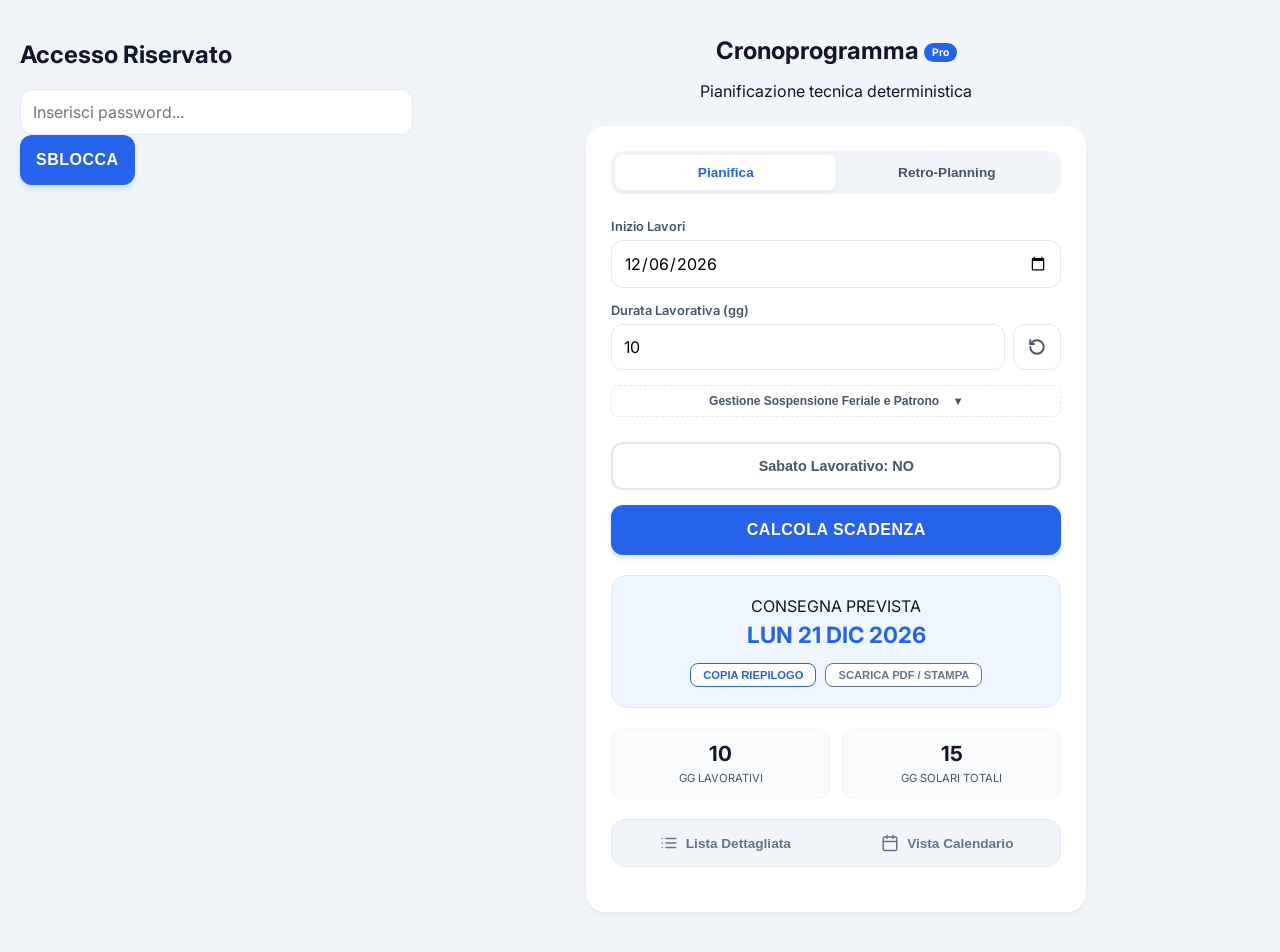
==== index.html @ 4f368b8d "Update index.html" ====
<!DOCTYPE html>
<html lang="it">
<head>
    <meta charset="UTF-8">
    <meta name="viewport" content="width=device-width, initial-scale=1.0">   
    <title>Cronoprogramma Pro 2026</title>
    <link href="https://fonts.googleapis.com/css2?family=Inter:wght@300;400;600;800&display=swap" rel="stylesheet">
    <link rel="stylesheet" href="style.css">
</head>
<body>
    <div id="lockScreen" class="lock-overlay">
    <div class="lock-card">
        <h2>Accesso Riservato</h2>
        <input type="password" id="passInput" placeholder="Inserisci password...">
        <button id="btnUnlock" class="btn-primary">Sblocca</button>
        <div id="lockError" style="display:none; color:red;">Password errata!</div>
    </div>
</div>

<script src="access.js"></script>
<script src="script.js"></script>
    <div class="app-wrapper">
        <header>
            <h1>Cronoprogramma <span class="badge">Pro</span></h1>
            <p>Pianificazione tecnica deterministica</p>
        </header>

        <main class="main-card">
            <div class="mode-selector">
                <button id="tabForward" class="tab-btn active" onclick="switchMode('forward')">Pianifica</button>
                <button id="tabBackward" class="tab-btn" onclick="switchMode('backward')">Retro-Planning</button>
            </div>

       <section class="setup-section">
    <div class="input-field" id="startDateWrapper">
        <label>Inizio Lavori</label>
        <input type="date" id="startDate" value="2026-03-19">
    </div>

    <div class="input-field">
        <label id="dynamicLabel">Durata Lavorativa (gg)</label>
        <div style="display: flex; gap: 8px; align-items: stretch;">
            
            <input type="number" id="days" value="10" style="flex: 1;">
            
            <input type="date" id="endDateInput" style="display: none; flex: 1;">
            
            <button type="button" id="btnReset" class="btn-reset-inline" onclick="animazioneReset()" title="Resetta tutto">
                <svg width="18" height="18" viewBox="0 0 24 24" fill="none" stroke="currentColor" stroke-width="2.5" stroke-linecap="round" stroke-linejoin="round">
                    <path d="M3 12a9 9 0 1 0 9-9 9.75 9.75 0 0 0-6.74 2.74L3 8"></path>
                    <path d="M3 3v5h5"></path>
                </svg>
            </button>
        </div>
    </div>

    <div class="ferie-container">
        <button type="button" class="btn-ferie-toggle" onclick="toggleFerieMenu()">
            Gestione Sospensione Feriale e Patrono
            <span id="badgeFerie" class="badge-count" style="display:none;">0</span>
        </button>
        
        <div id="ferieMenu" class="ferie-menu" style="display: none;">
            <div id="listaSospensioni"></div>
            
            <div class="patrono-container">
                <button type="button" id="btnPatrono" class="btn-toggle-patrono" onclick="togglePatrono()">
                    Festa Santo Patrono: NO
                </button>
                
                <div id="patronoInputs" class="patrono-inputs-row" style="display: none;">
                    <div class="input-mini">
                        <label>Giorno</label>
                        <input type="number" id="patronoGiorno" placeholder="GG" oninput="eseguiCalcoloCorretto()">
                    </div>
                    <div class="input-mini">
                        <label>Mese</label>
                        <input type="number" id="patronoMese" placeholder="MM" oninput="eseguiCalcoloCorretto()">
                    </div>
                </div>
            </div>
            
            <hr style="border: 0; border-top: 1px solid #eee; margin: 15px 0;">
            
            <button type="button" class="btn-aggiungi-periodo" onclick="aggiungiPeriodo()">
                <svg width="16" height="16" viewBox="0 0 24 24" fill="none" stroke="currentColor" stroke-width="3" stroke-linecap="round" stroke-linejoin="round">
                    <line x1="12" y1="5" x2="12" y2="19"></line>
                    <line x1="5" y1="12" x2="19" y2="12"></line>
                </svg>
                Aggiungi Periodo
            </button>
            
            <p style="font-size: 0.7rem; color: var(--text-sub); margin-top: 8px; line-height: 1.2;">
                * I giorni compresi nei periodi sopra indicati saranno esclusi dal conteggio lavorativo.
            </p>
        </div>
    </div>

    <button id="btnSat" onclick="toggleSabato()" class="btn-toggle-sat">
        Sabato Lavorativo: NO
    </button>

    <button id="mainBtn" class="btn-primary" onclick="currentMode === 'forward' ? calcolaCronoprogramma(true) : calcolaRetroPlanning(true)">
        Calcola Scadenza
    </button>
</section>

            <section id="result" class="result-section" style="display: none;">
                <div class="divider"></div>
                
                <div class="target-date-card">
                    <span class="label" id="resultLabel">CONSEGNA PREVISTA</span>
                    <h2 id="endDate"></h2>
                    <div class="action-buttons">
                    <button onclick="copiaRisultato()" class="btn-copy">Copia Riepilogo</button>
                    <button onclick="window.print()" class="btn-print">Scarica PDF / Stampa</button>
                </div>
            </div>

                <div class="stats-grid">
                    <div class="stat-item">
                        <span class="stat-val" id="stat-lav">-</span>
                        <span class="stat-label">GG Lavorativi</span>
                    </div>
                    <div class="stat-item">
                        <span class="stat-val" id="stat-sol">-</span>
                        <span class="stat-label">GG Solari totali</span>
                    </div>
                </div>
               <div class="scelta-vista-switcher">
    <button id="btnViewTable" class="view-btn active" onclick="switchView('table')">
        <svg width="18" height="18" viewBox="0 0 24 24" fill="none" stroke="currentColor" stroke-width="2" stroke-linecap="round" stroke-linejoin="round"><line x1="8" y1="6" x2="21" y2="6"></line><line x1="8" y1="12" x2="21" y2="12"></line><line x1="8" y1="18" x2="21" y2="18"></line><line x1="3" y1="6" x2="3.01" y2="6"></line><line x1="3" y1="12" x2="3.01" y2="12"></line><line x1="3" y1="18" x2="3.01" y2="18"></line></svg>
        Lista Dettagliata
    </button>
    <button id="btnViewCal" class="view-btn" onclick="switchView('calendar')">
        <svg width="18" height="18" viewBox="0 0 24 24" fill="none" stroke="currentColor" stroke-width="2" stroke-linecap="round" stroke-linejoin="round"><rect x="3" y="4" width="18" height="18" rx="2" ry="2"></rect><line x1="16" y1="2" x2="16" y2="6"></line><line x1="8" y1="2" x2="8" y2="6"></line><line x1="3" y1="10" x2="21" y2="10"></line></svg>
        Vista Calendario
    </button>
</div>

                <section id="calendarContainer" class="calendar-card" style="display: none;">
                    <div id="calendarGrid"></div>
                </section>
        </main>

        <section id="logContainer" class="details-card" style="display: none;">
            <div class="table-wrapper">
                <table>
                    <thead>
                        <tr>
                            <th>N° GG</th>
                            <th>Data</th>
                            <th>Stato</th>
                        </tr>
                    </thead>
                    <tbody id="logBody"></tbody>
                </table>
            </div>
        </section>
    </div>

    <script src="script.js"></script>
</body>
</html>
---- style.css ----
/* region =========================================
   1. VARIABILI E RESET
   ========================================= */
:root {
    --primary: #2563eb;
    --primary-light: #eff6ff;
    --bg: #f1f5f9;
    --white: #ffffff;
    --text-main: #0f172a;
    --text-sub: #475569;
    --border: #e2e8f0;
    
    /* Colori Stati */
    --success-text: #065f46;
    --success-bg: #d1fae5;
    --success-badge: #a7f3d0;
    --danger-text: #991b1b;
    --danger-bg: #fee2e2;
    --danger-badge: #fecaca;
    --festa-bg: #fff1f2;
}

body {
    font-family: 'Inter', -apple-system, sans-serif;
    background-color: var(--bg);
    color: var(--text-main);
    margin: 0;
    padding: 20px;
    display: flex;
    justify-content: center;
}

.app-wrapper { 
    width: 100%; 
    max-width: 650px; 
}

/* =========================================
   2. HEADER E CARD
   ========================================= */
header { text-align: center; margin-bottom: 25px; }
header h1 { font-size: 1.5rem; margin-bottom: 5px; font-weight: 700; }

.badge { 
    font-size: 0.65rem; 
    background: var(--primary); 
    color: white; 
    padding: 3px 8px; 
    border-radius: 10px; 
    vertical-align: middle; 
}

.main-card, .details-card {
    background: var(--white);
    padding: 25px;
    border-radius: 20px;
    box-shadow: 0 4px 6px -1px rgba(0, 0, 0, 0.05);
    margin-bottom: 20px;
}

/* =========================================
   3. FORM E INPUT (SETUP)
   ========================================= */
/* SOSTITUISCI IL VECCHIO .setup-section CON QUESTO */
.setup-section { 
    display: flex; 
    flex-direction: column; 
    gap: 15px; 
    align-items: stretch;
}

.input-field label { 
    font-size: 0.8rem; 
    font-weight: 600; 
    color: var(--text-sub); 
    margin-bottom: 6px; 
    display: block; 
}

input { 
    width: 100%; 
    padding: 12px; 
    border: 1px solid var(--border); 
    border-radius: 12px; 
    font-size: 16px;
    box-sizing: border-box;
    font-family: inherit;
}


/* =========================================
   4. PULSANTI (BOTTONI)
   ========================================= */

/* Selettore Modalità (Tab) */
.mode-selector {
    display: flex;
    background: var(--bg);
    padding: 4px;
    border-radius: 12px;
    margin-bottom: 25px;
}

.tab-btn {
    flex: 1;
    border: none;
    padding: 10px;
    border-radius: 8px;
    font-weight: 700;
    font-size: 0.85rem;
    cursor: pointer;
    background: transparent;
    color: var(--text-sub);
    transition: all 0.2s ease;
}

.tab-btn.active {
    background: var(--white);
    color: var(--primary);
    box-shadow: 0 2px 4px rgba(0,0,0,0.05);
}

.btn-primary {
    grid-column: 1 / -1;
    background: var(--primary);
    color: white;
    border: none;
    padding: 16px;
    border-radius: 12px;
    font-weight: 700; /* Più marcato */
    cursor: pointer;
    font-size: 1rem;
    transition: all 0.2s ease;
    box-shadow: 0 4px 6px -1px rgba(37, 99, 235, 0.2); /* Ombra blu leggera */
    text-transform: uppercase; /* Stile più tecnico */
    letter-spacing: 0.5px;
}

.btn-primary:active {
    transform: scale(0.98); /* Effetto pressione */
}

/* Pulsante Sabato Lavorativo (Toggle) */
.btn-toggle-sat {
    grid-column: 1 / -1;
    background: transparent;
    color: var(--text-sub);
    border: 2px solid var(--border);
    padding: 14px;
    border-radius: 12px;
    font-weight: 600;
    cursor: pointer;
    font-size: 0.9rem;
    transition: all 0.2s ease;
}

.btn-toggle-sat.active {
    background: var(--primary-light);
    color: var(--primary);
    border-color: var(--primary);
}

.btn-outline {
    width: 100%;
    background: white;
    border: 1.5px solid var(--border);
    padding: 12px;
    border-radius: 12px;
    color: var(--text-sub);
    font-weight: 600;
    margin-top: 10px;
    cursor: pointer;
}

.btn-copy {
    background: var(--white);
    border: 1px solid var(--primary);
    color: var(--primary);
    padding: 5px 12px;
    border-radius: 8px;
    font-size: 0.7rem;
    font-weight: 700;
    margin-top: 10px;
    cursor: pointer;
    text-transform: uppercase;
}

/* SANTO PATRONO DEI BOTTONI: CONTENITORE E INPUTS */
.patrono-container {
    display: flex;
    flex-direction: column;
    align-items: center;
    gap: 15px;
    margin-bottom: 5px;
}

/* Bottone stile Sabato Lavorativo */
.btn-toggle-patrono {
    width: 100%;
    padding: 12px;
    border-radius: 12px;
    border: 2px solid #e2e8f0;
    background: #f8fafc;
    color: #64748b;
    font-weight: 700;
    font-size: 0.85rem;
    cursor: pointer;
    transition: all 0.2s;
}

.btn-toggle-patrono.active {
    background: white; /* Non più blu pieno */
    border-color: var(--primary); /* Bordo blu */
    color: var(--primary); /* Testo blu */
    box-shadow: 0 0 0 1px var(--primary); /* Rende il bordo un po' più marcato */
}

/* Riga degli input centrata */
.patrono-inputs-row {
    display: flex;
    justify-content: center;
    gap: 20px;
    width: 100%;
    padding: 10px 0;
}

.input-mini {
    display: flex;
    flex-direction: column;
    align-items: center;
    gap: 8px;
}

.input-mini label {
    font-size: 0.65rem;
    font-weight: 800;
    color: #94a3b8;
    text-transform: uppercase;
    letter-spacing: 0.5px;
}

/* Input GG e MM grandi e centrati */
.input-mini input {
    width: 85px; /* Aumentato da 70px a 85px per dare respiro */
    height: 55px;
    text-align: center;
    font-size: 1.4rem;
    font-weight: 800;
    border: 2px solid #e2e8f0;
    border-radius: 12px;
    color: var(--primary);
    background: white;
    -moz-appearance: textfield; /* Per Firefox */
}

.input-mini input:focus {
    border-color: var(--primary);
    outline: none;
}

/* Stile del tasto stampa (uguale al btn-copy ma con colori diversi) */
.btn-print {
    background: var(--white);
    border: 1px solid #64748b;
    color: #64748b;
    padding: 5px 12px;
    border-radius: 8px;
    font-size: 0.7rem;
    font-weight: 700;
    margin-top: 10px;
    margin-left: 5px;
    cursor: pointer;
    text-transform: uppercase;
}

/* =========================================
   REGOLE PER IL PDF / STAMPA
   ========================================= */
@media print {
    /* 1. Nasconde solo gli elementi di input/interazione */
    header, 
    .mode-selector, 
    .setup-section, 
    .scelta-vista-switcher, 
    .btn-copy, 
    .btn-print, 
    .btn-reset-wrapper,
    .ferie-container {
        display: none !important;
    }

    /* 2. Forza il contenitore a occupare tutta la larghezza del foglio */
    body {
        background: white !important;
        margin: 0;
        padding: 10mm; /* Margine tecnico per la stampante */
    }

    .app-wrapper {
        max-width: 100% !important;
        box-shadow: none !important;
    }

    .main-card {
        box-shadow: none !important;
        padding: 0 !important;
    }

    /* 3. FORZA LA VISIBILITÀ DI TUTTO IL CONTENUTO */
    #result, #logContainer, #calendarContainer {
        display: block !important;
        visibility: visible !important;
        opacity: 1 !important;
    }

    /* 4. Mantiene i colori (Verde, Rosso, Blu) nel PDF */
    * {
        -webkit-print-color-adjust: exact !important;
        print-color-adjust: exact !important;
    }

    /* 5. Evita che il calendario o la tabella vengano tagliati a metà */
    .calendar-card, table {
        page-break-inside: avoid;
    }

    /* Rende i testi un po' più scuri per la lettura su carta */
    .stat-val, h2 {
        color: #000 !important;
    }
}
/* Tasto Reset Centrale */
.btn-reset-wrapper {
    display: flex;
    justify-content: center;
    padding-bottom: 5px; /* Lo allinea visivamente agli input */
}

.btn-reset {
    background: var(--white);
    border: 1px solid var(--border);
    border-radius: 12px;
    width: 42px;
    height: 42px;
    cursor: pointer;
    display: flex;
    align-items: center;
    justify-content: center;
    color: var(--text-sub);
    transition: all 0.2s;
}

.btn-reset:hover {
    background: var(--danger-bg);
    color: var(--danger-text);
    border-color: var(--danger-badge);
}

/* 1. Stile del tasto Reset */
.btn-reset-inline {
    background: var(--white);
    border: 1px solid var(--border);
    border-radius: 12px;
    width: 48px;
    display: flex;
    align-items: center;
    justify-content: center;
    color: var(--text-sub);
    cursor: pointer;
    transition: all 0.2s ease;
}

.btn-reset-inline:hover {
    background: var(--danger-bg);
    color: var(--danger-text);
    border-color: var(--danger-badge);
}

/* 2. Animazione di rotazione */
.spin-animation {
    animation: rotateReset 0.6s cubic-bezier(0.4, 0, 0.2, 1);
}

@keyframes rotateReset {
    from { transform: rotate(0deg); }
    to { transform: rotate(-360deg); }
}

/* 3. Fix per il telefono in orizzontale (Landscape) */
@media (max-height: 500px) and (orientation: landscape) {
    .setup-section {
        display: grid;
        grid-template-columns: 1fr 1fr; /* Mette gli input su due colonne pulite */
        gap: 12px;
    }
    
    header p { display: none; } /* Nasconde il sottotitolo per guadagnare spazio */
    
    .main-card {
        padding: 15px;
        margin-top: 5px;
    }
}

/* =========================================
   5. RISULTATI (CARDS E STATS)
   ========================================= */
.target-date-card {
    text-align: center;
    background: var(--primary-light);
    padding: 20px;
    border-radius: 16px;
    margin: 20px 0;
    border: 1px solid #dbeafe;
}

.target-date-card h2 { font-size: 1.4rem; color: var(--primary); margin: 5px 0; }

.stats-grid { display: grid; grid-template-columns: 1fr 1fr; gap: 12px; }

.stat-item { 
    background: #f8fafc; 
    padding: 12px; 
    border-radius: 12px; 
    text-align: center; 
    border: 1px solid #f1f5f9; 
}

.stat-val { display: block; font-size: 1.3rem; font-weight: 700; color: var(--text-main); }
.stat-label { font-size: 0.7rem; color: var(--text-sub); text-transform: uppercase; }

/* =========================================
   6. TABELLA ANALITICA
   ========================================= */
.table-wrapper { overflow-x: hidden; }

table { 
    width: 100%; 
    border-collapse: collapse; 
    margin-top: 10px; 
    table-layout: fixed; 
}

th, td { 
    padding: 12px 2px; 
    text-align: center; 
    vertical-align: middle; 
}

/* Proporzioni Colonne */
th:nth-child(1), td:nth-child(1) { width: 45px; } 
th:nth-child(2), td:nth-child(2) { width: auto; }
th:nth-child(3), td:nth-child(3) { width: 105px; }

.data-evidenziata {
    font-weight: 800;
    color: var(--text-main);
    font-size: 0.95rem;
    letter-spacing: -0.2px;
}

.status-badge {
    width: 85px;
    padding: 6px 0;
    border-radius: 6px;
    font-size: 0.65rem;
    font-weight: 850;
    text-transform: uppercase;
    display: inline-block;
    text-align: center;
}

/* Colori Righe e Badge */
.row-lavorativo { background-color: var(--success-bg); }
.row-lavorativo .status-badge { color: var(--success-text); background-color: var(--success-badge); }

.row-weekend { background-color: var(--danger-bg); }
.row-weekend .status-badge { color: var(--danger-text); background-color: var(--danger-badge); }

.row-festa { background-color: var(--festa-bg); border-left: 4px solid #ef4444; }
.row-festa .status-badge { color: var(--danger-text); background-color: var(--danger-badge); }

/* =========================================
   7. RESPONSIVE (MEDIA QUERIES) - DEFINITIVO
   ========================================= */
@media (max-width: 480px) {
    body { padding: 10px; display: block; } /* Rimuove il flex dal body per evitare schiacciamenti */

    .app-wrapper { max-width: 100%; }

    /* Forza il layout verticale puro nel setup */
    .setup-section { 
        display: flex !important;
        flex-direction: column !important;
        align-items: stretch !important; 
        gap: 20px !important;
    }

    /* Sistema i singoli contenitori di input */
    .input-field {
        width: 100% !important;
        text-align: left !important;
    }

    .input-field label {
        text-align: left !important;
        margin-left: 5px;
    }

    /* Rende il tasto Reset visibile e centrato */
    .btn-reset-wrapper { 
        order: 2 !important; 
        margin: 0 !important;
        width: 100%;
        display: flex;
        justify-content: center;
    }

    .btn-reset {
        width: 50px !important;
        height: 50px !important;
        background-color: #f8fafc;
    }

    /* Ordine degli elementi */
    .ferie-container { order: 4; width: 100%; }
    .btn-toggle-sat { order: 5; width: 100% !important; }
    .btn-primary { order: 6; width: 100% !important; margin-top: 10px; }

    /* Periodi sospensione: facciamoli diventare delle "card" */
    .periodo-item {
        flex-direction: column !important;
        gap: 10px !important;
        background: #fff !important;
        padding: 12px !important;
        border: 1px solid var(--border) !important;
    }

    .periodo-item input[type="date"] {
        width: 100% !important;
    }

    .btn-remove-periodo {
        width: 100% !important;
        height: 40px !important;
    }

    /* --- RISULTATI E STATS (AFFIANCATE) --- */
    .stats-grid { 
        grid-template-columns: 1fr 1fr !important; /* Qui le teniamo affiancate */
        gap: 10px !important;
    }

    .stat-val { font-size: 1.1rem !important; }
    .stat-label { font-size: 0.6rem !important; }

    .target-date-card { padding: 15px 10px !important; }
    .target-date-card h2 { font-size: 1.2rem !important; }
}

/* Fix per la sezione input quando lo schermo è largo o ruotato */
@media (max-width: 900px) {
    .setup-section {
        display: flex;
        flex-direction: column; /* Forza gli elementi uno sopra l'altro */
        gap: 15px;
        padding: 10px;
    }

    .input-field {
        width: 100% !important; /* Forza l'input a occupare tutta la larghezza */
    }

    /* Mantieni input durata e reset affiancati ma leggibili */
    .input-reset-group {
        display: flex;
        gap: 8px;
        width: 100%;
    }
}

/* Assicurati che il contenitore dell'app non sia troppo stretto in landscape */
.app-wrapper {
    max-width: 500px;
    margin: 0 auto;
    width: 95%;
}

/* =========================================
   8. SEZIONE FERIE A SCOMPARSA
   ========================================= */

/* Sezione Ferie a scomparsa */
.ferie-container {
    grid-column: 1 / -1;
    margin-bottom: 10px;
}

.btn-ferie-toggle {
    width: 100%;
    background: transparent;
    border: 1px dashed var(--border);
    color: var(--text-sub);
    padding: 8px;
    border-radius: 8px;
    font-size: 0.75rem;
    cursor: pointer;
    font-weight: 600;
}

.ferie-menu {
    background: #f8fafc;
    border: 1px solid var(--border);
    border-radius: 12px;
    padding: 15px;
    margin-top: 8px;
    display: flex;
    flex-direction: column;
    gap: 10px;
    transition: all 1s ease-in-out;
}

.check-item {
    display: flex;
    align-items: center;
    gap: 10px;
    font-size: 0.85rem;
    font-weight: 600;
    color: var(--text-main);
    cursor: pointer;
}

.check-item input {
    width: 18px;
    height: 18px;
    cursor: pointer;
}

input:focus {
    border-color: var(--primary);
    outline: none;
    box-shadow: 0 0 0 3px var(--primary-light);
}

/* Quando ci sono sospensioni o patrono attivi, il tasto si evidenzia leggermente */
.btn-ferie-toggle.has-data {
    border-color: var(--primary);
    background-color: #f0f7ff; /* Un azzurro chiarissimo */
    color: var(--primary);
    font-weight: 700;
}

/* Un piccolo indicatore visivo (freccetta) che ruota quando apri/chiudi */
.btn-ferie-toggle::after {
    content: '▼';
    font-size: 0.7rem;
    margin-left: 10px;
    transition: transform 0.3s;
    display: inline-block;
}

.btn-ferie-toggle.open::after {
    transform: rotate(180deg);
}

/* Stile per i periodi di sospensione dinamici */
.periodo-item {
    display: flex;
    gap: 8px;
    margin-bottom: 10px;
    align-items: center;
    animation: slideIn 0.2s ease-out;
}

@keyframes slideIn {
    from { opacity: 0; transform: translateX(-10px); }
    to { opacity: 1; transform: translateX(0); }
}

.periodo-item input[type="date"] {
    flex: 1;
    padding: 10px;
    border: 1px solid var(--border-color);
    border-radius: 8px;
    font-size: 0.9rem;
}

.btn-remove-periodo {
    background: #fee2e2;
    color: #dc2626;
    border: none;
    width: 36px;
    height: 36px;
    border-radius: 8px;
    cursor: pointer;
    font-size: 1.2rem;
    font-weight: bold;
    display: flex;
    align-items: center;
    justify-content: center;
    transition: all 0.2s;
}

.btn-remove-periodo:hover {
    background: #fecaca;
}

.btn-aggiungi-periodo {
    width: 100%;
    background: var(--bg-card);
    color: var(--primary);
    border: 2px dashed var(--primary);
    padding: 12px;
    border-radius: 10px;
    font-weight: 700;
    cursor: pointer;
    display: flex;
    align-items: center;
    justify-content: center;
    gap: 10px;
    margin-top: 10px;
}

/* Stile per campi ferie errati */
.input-error {
    border: 2px solid var(--danger-text) !important;
    background-color: var(--danger-bg) !important;
}

.warning-text {
    color: var(--danger-text);
    font-size: 0.75rem;
    font-weight: 700;
    margin-top: -5px;
    margin-bottom: 10px;
    display: none; /* Nascosto di default */
}

.periodo-header {
    margin-bottom: 5px;
}

.f-note {
    width: 100%;
    border: none;
    border-bottom: 1px solid var(--border);
    font-size: 0.8rem;
    padding: 4px 0;
    color: var(--primary);
    background: transparent;
    outline: none;
}

.f-note:focus {
    border-bottom-color: var(--primary);
}

/* Badge per il conteggio sospensioni */
.badge-count {
    background-color: #2563eb; /* Blu di default */
    color: white;
    font-size: 0.75rem;
    font-weight: 800;
    padding: 2px 8px;
    border-radius: 12px;
    margin-left: 10px;
    display: inline-block;
    vertical-align: middle;
    box-shadow: 0 2px 4px rgba(0,0,0,0.1);
    transition: all 0.3s ease;
}

/* Colore arancione se c'è un errore nelle date */
.badge-error {
    background-color: #f59e0b !important; /* Arancione */
    animation: pulse-error 1.5s infinite;
}

@keyframes pulse-error {
    0% { transform: scale(1); }
    50% { transform: scale(1.1); box-shadow: 0 0 10px #f59e0b; }
    100% { transform: scale(1); }
}

/* Stile per la sospensione fuori dal periodo calcolato */
.periodo-fuori-raggio {
    opacity: 0.5; /* Diventa semitrasparente */
    filter: grayscale(0.8); /* Quasi in bianco e nero */
    border: 1px dashed #cbd5e1; /* Bordo tratteggiato */
    background-color: #f8fafc;
    transition: all 0.4s ease;
}

/* Un piccolo badge interno opzionale per chiarezza */
.fuori-label {
    font-size: 0.6rem;
    color: #64748b;
    font-weight: bold;
    text-transform: uppercase;
    margin-left: 5px;
}

/* =========================================
   9. CALENDARIO E MAPPA VISIVA
   ========================================= */

/* --- NUOVO SELETTORE VISTA (LISTA/CALENDARIO) --- */

/* Contenitore dei bottoni */
.scelta-vista-switcher {
    display: flex;
    background: #f1f5f9; /* Grigio freddo chiaro */
    padding: 6px;
    border-radius: 14px;
    margin: 20px 0;
    gap: 8px;
    border: 1px solid #e2e8f0;
}

/* Stile base simile al btn-toggle-sat */
.view-btn {
    flex: 1;
    padding: 12px;
    border: none;
    border-radius: 10px;
    background: transparent;
    color: #64748b;
    font-weight: 700;
    font-size: 0.85rem;
    cursor: pointer;
    transition: all 0.2s cubic-bezier(0.4, 0, 0.2, 1);
    display: flex;
    align-items: center;
    justify-content: center;
    gap: 8px;
}

/* Quando il tasto è "attivo" (finestra aperta) */
.view-btn.active {
    background: white;
    color: var(--primary);
    box-shadow: 0 4px 12px rgba(0, 0, 0, 0.08);
    transform: translateY(-1px);
}

.view-btn:not(.active):hover {
    background: #e2e8f0;
    color: #475569;
}

/* Animazione di entrata per i dati (Tabella o Calendario) */
#logContainer, #calendarContainer {
    animation: fadeIn 0.3s ease-out;
}

.view-selector {
    display: flex;
    justify-content: center;
    background-color: #f1f5f9; /* Sfondo grigio chiaro del contenitore */
    padding: 4px;
    border-radius: 10px;
    margin: 15px 0;
    border: 1px solid #e2e8f0;
}

@keyframes fadeIn {
    from { opacity: 0; transform: translateY(10px); }
    to { opacity: 1; transform: translateY(0); }
}

.view-btn {
    flex: 1;
    padding: 8px 12px;
    border: none;
    background: transparent;
    color: #64748b;
    font-weight: 700;
    font-size: 0.85rem;
    cursor: pointer;
    border-radius: 8px;
    transition: all 0.2s ease;
}

/* ANIMAZIONE DI VIBRAZIONE PER ATTENZIONE */

/* Stato attivo del tasto (quando selezionato) */
.view-btn.active {
    background-color: white;
    color: #2563eb;
    box-shadow: 0 2px 6px rgba(0,0,0,0.1);
}

/* --- CALENDARIO E MAPPA VISIVA (Tuo codice esistente ottimizzato) --- */
.calendar-card {
    background: white;
    padding: 15px; /* Ridotto leggermente per mobile */
    border-radius: 12px;
    box-shadow: 0 4px 20px rgba(0,0,0,0.05);
    margin-top: 10px;
}

#calendarGrid {
    display: grid;
    grid-template-columns: repeat(7, 1fr);
    gap: 4px;
    margin-top: 10px;
}

/* HEADER GIORNI (L, M, M...) */
.cal-header {
    text-align: center;
    font-weight: 800;
    font-size: 0.7rem;
    color: #94a3b8;
    padding-bottom: 5px;
    text-transform: uppercase;
}

/* QUADRATINO GIORNO */
.cal-day {
    aspect-ratio: 1 / 1;
    border-radius: 6px;
    display: flex;
    flex-direction: column;
    align-items: center;
    justify-content: center;
    border: 1px solid #f1f5f9;
    transition: transform 0.1s;
}

.cal-date {
    font-weight: 700;
    font-size: 0.9rem;
}

.cal-label {
    font-size: 0.55rem;
    font-weight: 600;
    text-align: center;
    line-height: 1;
}

/* --- OTTIMIZZAZIONE TELEFONO --- */
@media (max-width: 480px) {
    #calendarGrid {
        gap: 2px; /* Spazio minimo tra i giorni */
    }

    .cal-day {
        border-radius: 4px;
    }

    .cal-date {
        font-size: 0.8rem; /* Numeri leggermente più piccoli */
    }

    /* Nascondiamo il testo lungo (es. "LAVORATIVO") e lasciamo solo il numero GG o un puntino */
    .cal-label {
        font-size: 0.5rem;
        transform: scale(0.8); /* Forza la riduzione se il font non scende più */
    }

    /* Se è un weekend o festa, nascondiamo la scritta per non affollare */
    .cal-weekend .cal-label, 
    .cal-festa .cal-label, 
    .cal-sosp .cal-label {
        display: none; 
    }
    
    /* Aggiungiamo un piccolo puntino colorato in basso per indicare lo stato senza testo */
    .cal-festa::after, .cal-sosp::after, .cal-weekend::after {
        content: "";
        width: 4px;
        height: 4px;
        border-radius: 50%;
        margin-top: 2px;
    }
/* Aggiungiamo un piccolo puntino colorato in basso */
    .cal-festa::after, .cal-sosp::after, .cal-weekend::after {
        content: "";
        width: 4px;
        height: 4px;
        border-radius: 50%;
        margin-top: 2px;
    }

    /* Weekend e Festa ora hanno entrambi il pallino ROSSO */
    .cal-festa::after, .cal-weekend::after { 
        background: #ef4444; 
    }

    /* Sospensione rimane ARANCIONE */
    .cal-sosp::after { 
        background: #f97316; 
    }
}
/* Colori Mappa */

/* Verde */
.cal-lavorativo { background-color: #dcfce7; color: #166534; border-color: #bbf7d0; }
/* Weekend ora è rosso come la festa */
.cal-weekend, .cal-festa { background-color: #fee2e2 !important; color: #991b1b !important; border-color: #fecaca !important; }
/* Arancio */
.cal-sosp { background-color: #fef3c7; color: #92400e; border-color: #fde68a; } 

/* Titolo del mese nel calendario */
.cal-month-title {
    grid-column: span 7; /* Occupa tutte e 7 le colonne della griglia */
    text-align: left;
    font-weight: 800;
    font-size: 1.1rem;
    color: #1e293b;
    padding: 20px 0 10px 5px;
    text-transform: uppercase;
    letter-spacing: 1px;
    border-bottom: 1px solid #f1f5f9;
    margin-bottom: 5px;
}

/* Un piccolo aggiustamento per distanziare i mesi se ce n'è più di uno */
.cal-month-title:not(:first-child) {
    margin-top: 20px;
}
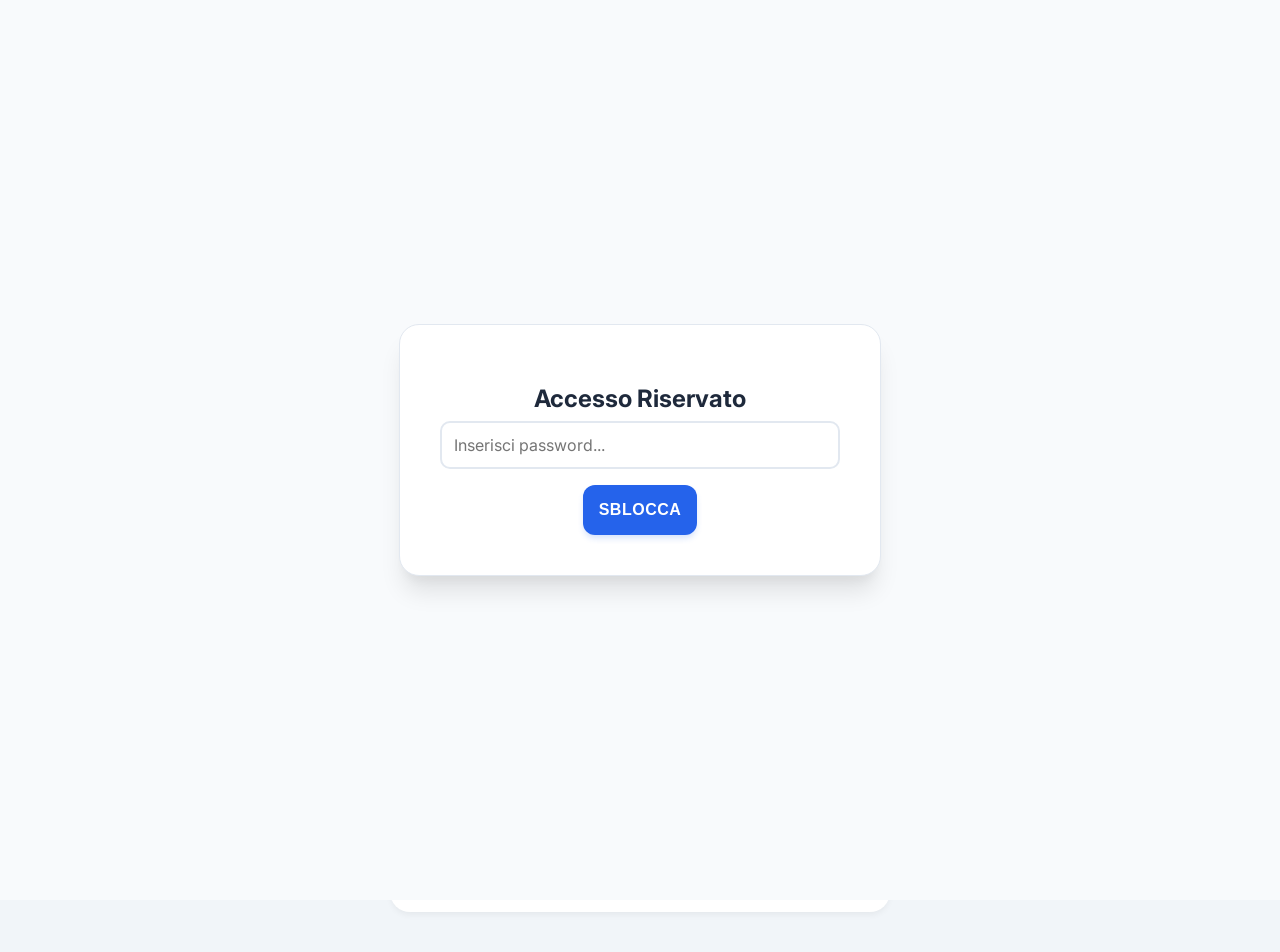
==== commit 31d61c74: "Update index.html" ====
--- a/index.html
+++ b/index.html
@@ -159,6 +159,7 @@
         </section>
     </div>
 
+    <script src="access.js"></script>
     <script src="script.js"></script>
 </body>
 </html>
--- a/style.css
+++ b/style.css
@@ -1020,4 +1020,65 @@
 /* Un piccolo aggiustamento per distanziare i mesi se ce n'è più di uno */
 .cal-month-title:not(:first-child) {
     margin-top: 20px;
-}+}
+
+/* =========================================
+   10. OVERLAY DI BLOCCO
+   ========================================= */
+/* Overlay di Blocco */
+.lock-overlay {
+    position: fixed;
+    top: 0;
+    left: 0;
+    width: 100%;
+    height: 100%;
+    background: #f8fafc; /* Grigio molto chiaro professionale */
+    display: flex;
+    align-items: center;
+    justify-content: center;
+    z-index: 10000; /* Sopra a ogni cosa */
+}
+
+.lock-card {
+    background: white;
+    padding: 2.5rem;
+    border-radius: 20px;
+    box-shadow: 0 20px 25px -5px rgba(0, 0, 0, 0.1), 0 10px 10px -5px rgba(0, 0, 0, 0.04);
+    text-align: center;
+    max-width: 400px;
+    width: 90%;
+    border: 1px solid #e2e8f0;
+}
+
+.lock-card h2 {
+    color: #1e293b;
+    margin-bottom: 0.5rem;
+    font-size: 1.5rem;
+}
+
+.lock-card p {
+    color: #64748b;
+    font-size: 0.9rem;
+    margin-bottom: 1.5rem;
+}
+
+.lock-card input {
+    width: 100%;
+    padding: 0.75rem;
+    border: 2px solid #e2e8f0;
+    border-radius: 10px;
+    margin-bottom: 1rem;
+    font-size: 1rem;
+    transition: all 0.2s;
+}
+
+.lock-card input:focus {
+    border-color: #2563eb;
+    outline: none;
+    box-shadow: 0 0 0 3px rgba(37, 99, 235, 0.1);
+}
+
+#lockError {
+    font-weight: 600;
+    margin-top: 10px;
+}
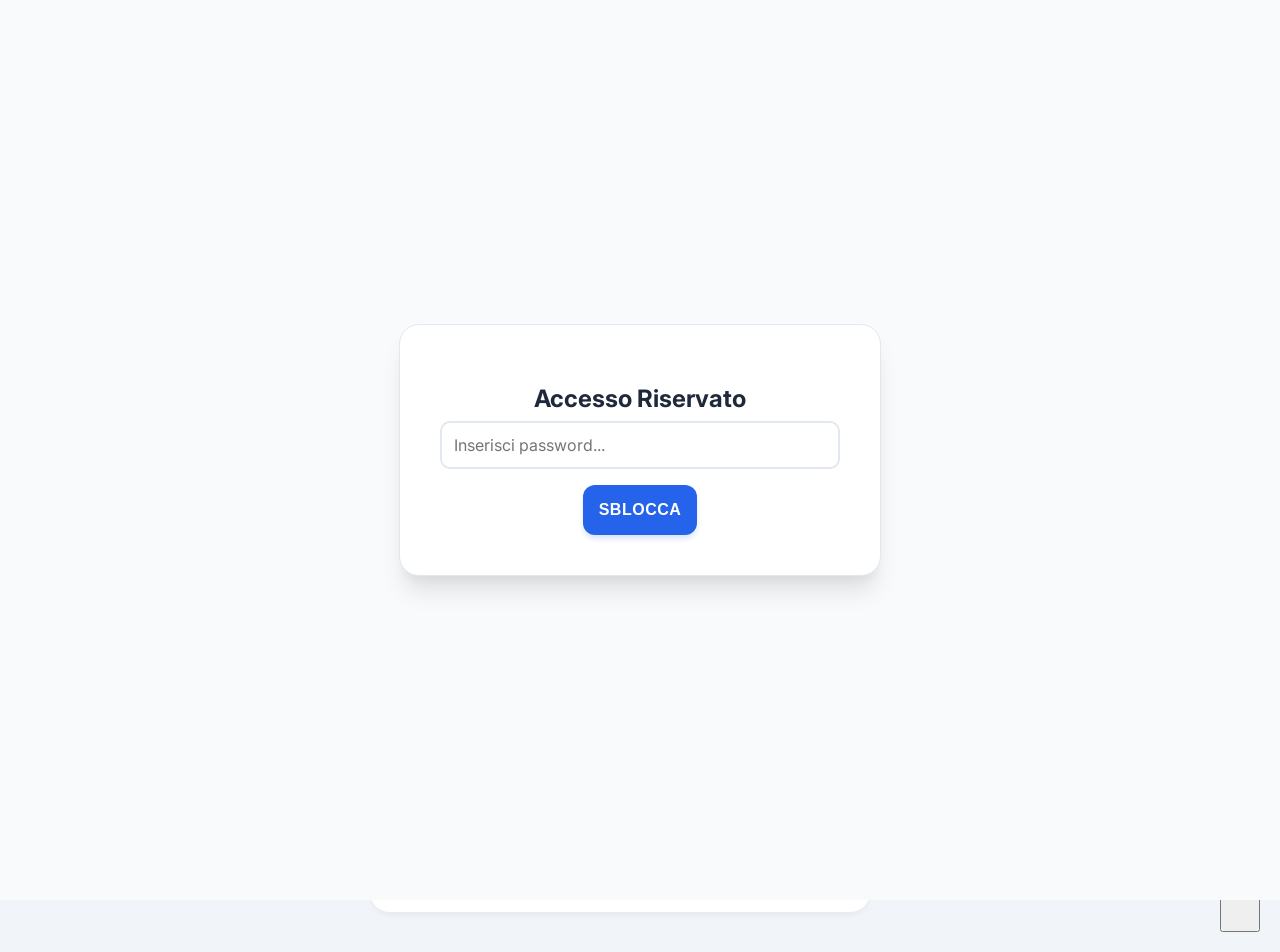
==== commit f06fb87d: "Update index.html" ====
--- a/index.html
+++ b/index.html
@@ -159,7 +159,33 @@
         </section>
     </div>
 
+<button id="btnFeedback" class="btn-feedback-float" title="Invia un suggerimento">
+    <svg width="24" height="24" viewBox="0 0 24 24" fill="none" stroke="white" stroke-width="2" stroke-linecap="round" stroke-linejoin="round"><path d="M21 15a2 2 0 0 1-2 2H7l-4 4V5a2 2 0 0 1 2-2h14a2 2 0 0 1 2 2z"></path></svg>
+</button>
+
+<div id="feedbackModal" class="modal-overlay" style="display:none;">
+    <div class="modal-card">
+        <div id="feedbackForm">
+            <h3>💡 Suggerimenti & Feedback</h3>
+            <p>Aiutami a migliorare questo tool. Scrivi qui sotto i tuoi consigli o bug riscontrati.</p>
+            <textarea id="feedbackText" placeholder="La tua nota..."></textarea>
+            <div class="modal-footer">
+                <button id="closeFeedback" class="btn-cancel">Annulla</button>
+                <button id="sendFeedback" class="btn-send">Invia Nota</button>
+            </div>
+        </div>
+
+        <div id="feedbackSuccess" style="display:none; text-align: center; padding: 20px;">
+            <div style="font-size: 50px; margin-bottom: 20px;">✅</div>
+            <h3 style="color: #059669;">Nota Inviata!</h3>
+            <p>Grazie per il tuo contributo. Il tuo suggerimento è stato registrato.</p>
+            <button onclick="chiudiModalFeedback()" class="btn-send" style="margin-top: 20px; width: 100%;">Ho capito</button>
+        </div>
+    </div>
+</div>
+
     <script src="access.js"></script>
     <script src="script.js"></script>
+    <script src="feedback.js"></script>
 </body>
 </html>
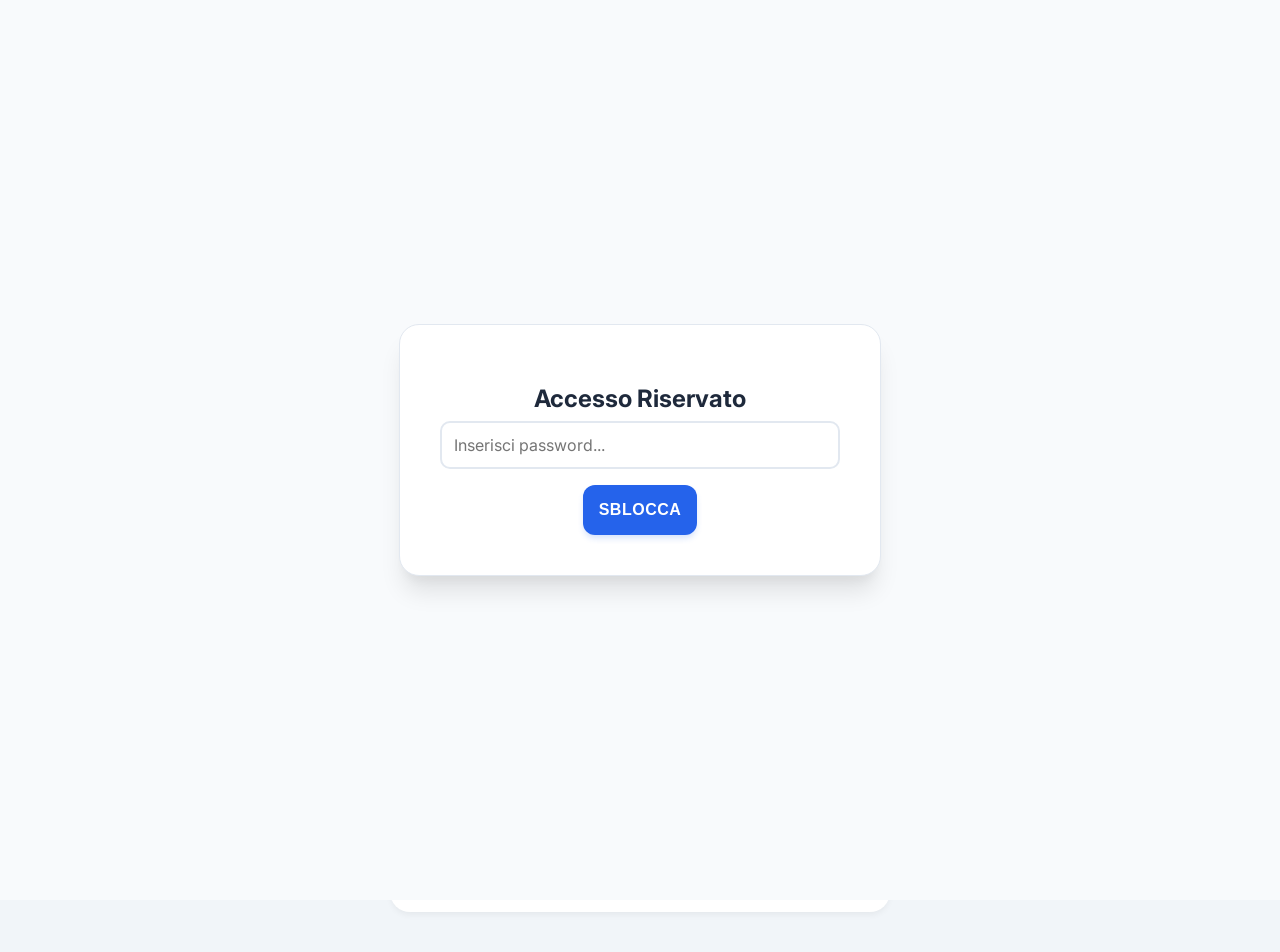
==== commit b2249ecf: "Update index.html" ====
--- a/index.html
+++ b/index.html
@@ -13,6 +13,9 @@
         <h2>Accesso Riservato</h2>
         <input type="password" id="passInput" placeholder="Inserisci password...">
         <button id="btnUnlock" class="btn-primary">Sblocca</button>
+        <div id="loadingAccess" class="loading-container">
+        <div class="loading-bar"></div>
+    </div>
         <div id="lockError" style="display:none; color:red;">Password errata!</div>
     </div>
 </div>
--- a/style.css
+++ b/style.css
@@ -1082,3 +1082,152 @@
     font-weight: 600;
     margin-top: 10px;
 }
+
+/* region =========================================
+   11. PULSANTE FEEDBACK
+   ========================================= */
+
+/* Pulsante Flottante */
+.btn-feedback-float {
+    position: fixed; bottom: 25px; right: 25px;
+    background: #2563eb; border: none; border-radius: 50%;
+    width: 60px; height: 60px; display: flex;
+    align-items: center; justify-content: center;
+    cursor: pointer; box-shadow: 0 4px 15px rgba(37, 99, 235, 0.4);
+    transition: transform 0.2s; z-index: 999;
+}
+.btn-feedback-float:hover { transform: scale(1.1); }
+
+/* Modal Overlay */
+/* --- OVERLAY BLOCCATO --- */
+.modal-overlay {
+    position: fixed;
+    top: 0;
+    left: 0;
+    width: 100%;
+    height: 100%;
+    background: rgba(15, 23, 42, 0.7);
+    display: flex;
+    align-items: center;
+    justify-content: center;
+    z-index: 10001;
+    backdrop-filter: blur(4px);
+    
+    /* Impedisce spostamenti strani su mobile e PC */
+    overflow: hidden; 
+    touch-action: none; 
+}
+
+/* --- SCHEDA FEEDBACK AGGIORNATA --- */
+.modal-card {
+    background: white;
+    padding: 25px;
+    border-radius: 20px;
+    
+    /* Larghezza fissa e sicura */
+    width: 90%; 
+    max-width: 380px; 
+    
+    /* Impedisce spostamenti e garantisce la centratura */
+    margin: auto; 
+    box-shadow: 0 20px 25px -5px rgba(0, 0, 0, 0.1);
+    animation: slideUp 0.3s ease-out;
+    
+    /* Impedisce che il contenuto esca se ridimensionato male */
+    box-sizing: border-box; 
+}
+
+/* --- TEXTAREA BLOCCATA --- */
+.modal-card textarea {
+    width: 100%;
+    height: 140px;
+    padding: 12px;
+    margin: 15px 0;
+    border: 2px solid var(--border, #e2e8f0);
+    border-radius: 12px;
+    font-family: inherit;
+    font-size: 16px;
+    outline: none;
+    
+    /* BLOCCA IL RIDIMENSIONAMENTO MANUALE */
+    resize: none; 
+    
+    /* Evita che il bordo aggiunga larghezza extra */
+    box-sizing: border-box; 
+}
+
+/* Scheda Modal */
+.modal-card {
+    background: white;
+    padding: 25px;
+    border-radius: 20px;
+    
+    /* Larghezza fissa e sicura */
+    width: 90%; 
+    max-width: 380px; 
+    
+    /* Impedisce spostamenti e garantisce la centratura */
+    margin: auto; 
+    box-shadow: 0 20px 25px -5px rgba(0, 0, 0, 0.1);
+    animation: slideUp 0.3s ease-out;
+    
+    /* Impedisce che il contenuto esca se ridimensionato male */
+    box-sizing: border-box; 
+}
+
+/* Ottimizzazione per la textarea su mobile */
+.modal-card textarea {
+    width: 100%;
+    height: 140px;
+    padding: 12px;
+    margin: 15px 0;
+    border: 2px solid var(--border, #e2e8f0);
+    border-radius: 12px;
+    font-family: inherit;
+    font-size: 16px;
+    outline: none;
+    
+    /* BLOCCA IL RIDIMENSIONAMENTO MANUALE */
+    resize: none; 
+    
+    /* Evita che il bordo aggiunga larghezza extra */
+    box-sizing: border-box; 
+}
+.modal-card textarea:focus { border-color: #2563eb; }
+
+.modal-footer { display: flex; gap: 10px; justify-content: flex-end; }
+.btn-cancel { background: #f1f5f9; border: none; padding: 12px 20px; border-radius: 10px; cursor: pointer; }
+.btn-send { background: #2563eb; color: white; border: none; padding: 12px 20px; border-radius: 10px; cursor: pointer; font-weight: 600; }
+
+@keyframes slideUp {
+    from { transform: translateY(20px); opacity: 0; }
+    to { transform: translateY(0); opacity: 1; }
+}
+
+/* BARRA DI CARICAMENTO IN FASE DI ACCESSO */
+/* Container della barra (inizialmente invisibile) */
+.loading-container {
+    width: 100%;
+    height: 4px;
+    background-color: #e2e8f0;
+    border-radius: 2px;
+    margin-top: 15px;
+    overflow: hidden;
+    display: none; /* Si attiva solo al click */
+}
+
+/* La barra vera e propria con animazione */
+.loading-bar {
+    width: 30%;
+    height: 100%;
+    background-color: var(--primary, #2563eb);
+    border-radius: 2px;
+    animation: loading-move 1s infinite ease-in-out;
+}
+
+@keyframes loading-move {
+    0% { transform: translateX(-100%); }
+    50% { transform: translateX(150%); }
+    100% { transform: translateX(300%); }
+}
+
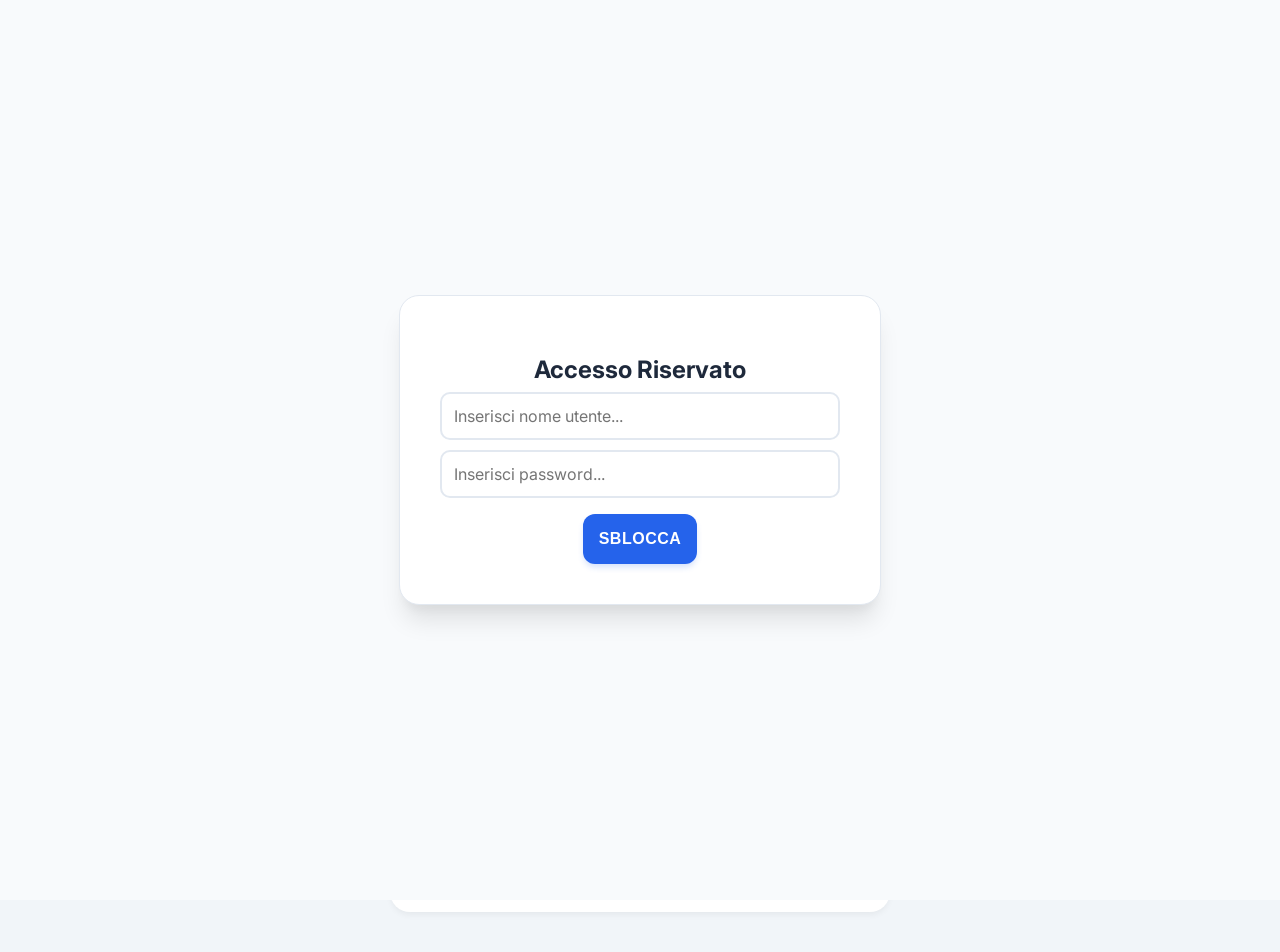
==== commit 6eb1995e: "Update index.html" ====
--- a/index.html
+++ b/index.html
@@ -10,9 +10,10 @@
 <body>
     <div id="lockScreen" class="lock-overlay">
     <div class="lock-card">
-        <h2>Accesso Riservato</h2>
-        <input type="password" id="passInput" placeholder="Inserisci password...">
-        <button id="btnUnlock" class="btn-primary">Sblocca</button>
+    <h2>Accesso Riservato</h2>
+    <input type="text" id="userInput" placeholder="Inserisci nome utente..." style="margin-bottom: 10px;">
+    <input type="password" id="passInput" placeholder="Inserisci password...">
+    <button id="btnUnlock" class="btn-primary">Sblocca</button>
         <div id="loadingAccess" class="loading-container">
         <div class="loading-bar"></div>
     </div>
@@ -20,8 +21,6 @@
     </div>
 </div>
 
-<script src="access.js"></script>
-<script src="script.js"></script>
     <div class="app-wrapper">
         <header>
             <h1>Cronoprogramma <span class="badge">Pro</span></h1>
@@ -68,7 +67,7 @@
             
             <div class="patrono-container">
                 <button type="button" id="btnPatrono" class="btn-toggle-patrono" onclick="togglePatrono()">
-                    Festa Santo Patrono: NO
+                    Festa Santo Patrono: NON ATTIVA
                 </button>
                 
                 <div id="patronoInputs" class="patrono-inputs-row" style="display: none;">
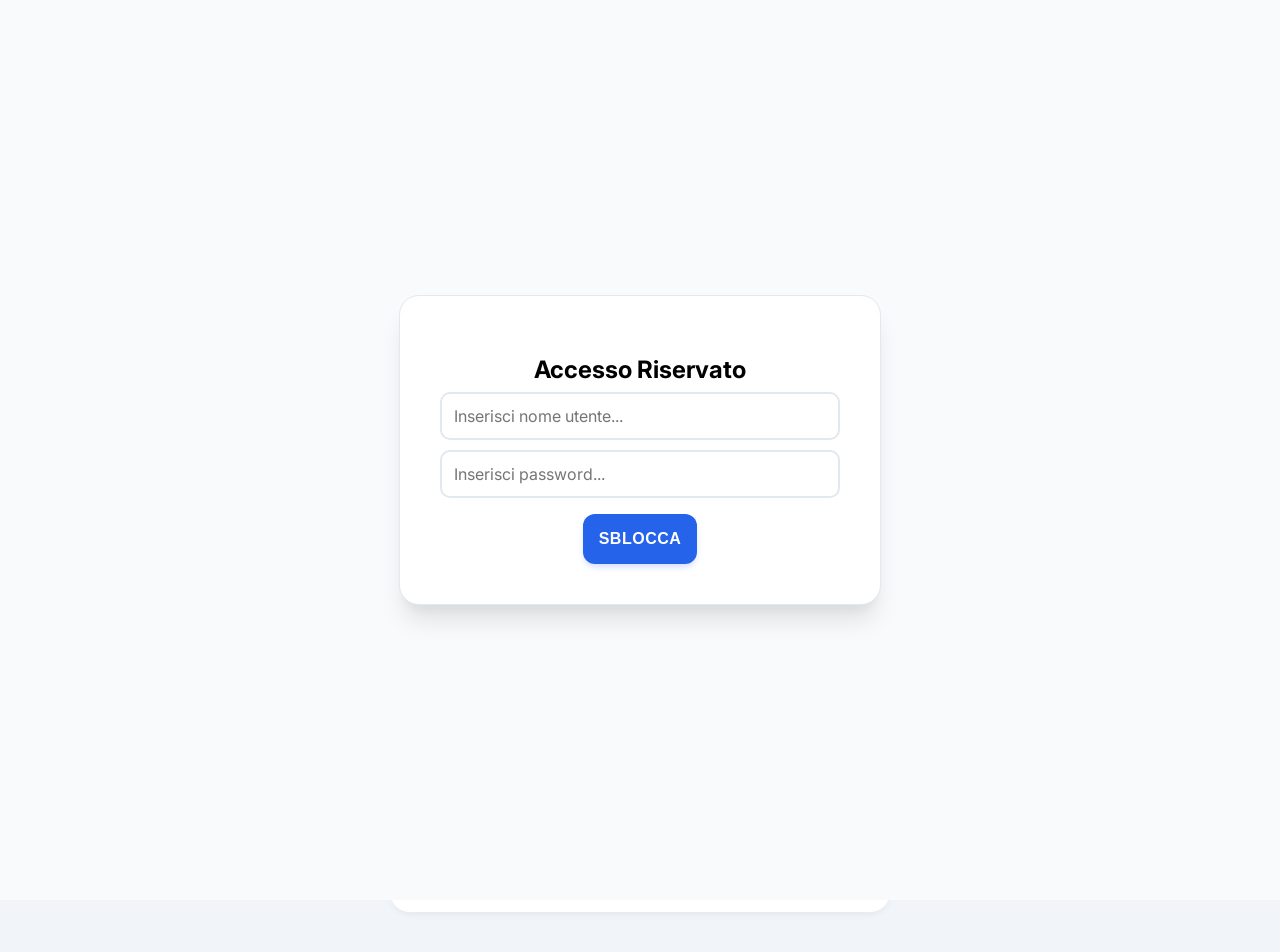
==== commit d710d05c: "Update index.html" ====
--- a/index.html
+++ b/index.html
@@ -114,9 +114,10 @@
                     <span class="label" id="resultLabel">CONSEGNA PREVISTA</span>
                     <h2 id="endDate"></h2>
                     <div class="action-buttons">
-                    <button onclick="copiaRisultato()" class="btn-copy">Copia Riepilogo</button>
-                    <button onclick="window.print()" class="btn-print">Scarica PDF / Stampa</button>
-                </div>
+                        <button onclick="window.print()" class="btn-print" title="Stampa quello che vedi ora">Stampa Vista</button>
+                        <button onclick="stampaTutto()" class="btn-print" style="background: #0f172a;">Stampa Tutto (PDF)</button>
+                        <button onclick="copiaRisultato()" class="btn-copy">Copia Testo</button>
+                    </div>
             </div>
 
                 <div class="stats-grid">
--- a/style.css
+++ b/style.css
@@ -274,55 +274,71 @@
 }
 
 /* =========================================
-   REGOLE PER IL PDF / STAMPA
+   REGOLE PER IL PDF / STAMPA OTTIMIZZATE
    ========================================= */
 @media print {
-    /* 1. Nasconde solo gli elementi di input/interazione */
-    header, 
-    .mode-selector, 
-    .setup-section, 
-    .scelta-vista-switcher, 
-    .btn-copy, 
-    .btn-print, 
-    .btn-reset-wrapper,
-    .ferie-container {
+    /* 1. Nascondi interfaccia e tasti */
+    header, .mode-selector, .setup-section, .scelta-vista-switcher, 
+    .btn-copy, .btn-print, .btn-print-all, .btn-reset-wrapper, 
+    .ferie-container, .lock-overlay, .btn-feedback-float {
         display: none !important;
     }
 
-    /* 2. Forza il contenitore a occupare tutta la larghezza del foglio */
+    /* 2. Setup Foglio */
     body {
         background: white !important;
         margin: 0;
-        padding: 10mm; /* Margine tecnico per la stampante */
+        padding: 5mm; 
     }
 
     .app-wrapper {
         max-width: 100% !important;
+        width: 100% !important;
         box-shadow: none !important;
     }
 
     .main-card {
         box-shadow: none !important;
+        border: none !important;
         padding: 0 !important;
     }
 
-    /* 3. FORZA LA VISIBILITÀ DI TUTTO IL CONTENUTO */
-    #result, #logContainer, #calendarContainer {
-        display: block !important;
-        visibility: visible !important;
-        opacity: 1 !important;
-    }
-
-    /* 4. Mantiene i colori (Verde, Rosso, Blu) nel PDF */
+    /* 3. LOGICA DI STAMPA DINAMICA */
+    /* Stampiamo solo ciò che è visibile a schermo, a meno che non usiamo il tasto "Stampa Tutto" */
+    #result { display: block !important; }
+    
+    /* 4. FIX CALENDARIO (Per non farlo tagliare) */
+    #calendarGrid {
+        display: grid !important;
+        grid-template-columns: repeat(7, 1fr) !important; /* Forza 7 colonne */
+        width: 100% !important;
+        gap: 1px !important;
+    }
+
+    .cal-day {
+        min-height: 70px !important; /* Altezza ridotta per il PDF */
+        font-size: 9px !important;    /* Testo più piccolo per far stare tutto */
+        padding: 2px !important;
+        border: 1px solid #eee !important;
+        page-break-inside: avoid;
+    }
+
+    .cal-day-num { font-size: 11px !important; font-weight: bold; }
+
+    /* 5. FIX TABELLA */
+    table {
+        width: 100% !important;
+        border-collapse: collapse;
+        page-break-inside: auto;
+    }
+    tr { page-break-inside: avoid; page-break-after: auto; }
+
+    /* 6. Mantiene i colori */
     * {
         -webkit-print-color-adjust: exact !important;
         print-color-adjust: exact !important;
     }
-
-    /* 5. Evita che il calendario o la tabella vengano tagliati a metà */
-    .calendar-card, table {
-        page-break-inside: avoid;
-    }
+}
 
     /* Rende i testi un po' più scuri per la lettura su carta */
     .stat-val, h2 {
